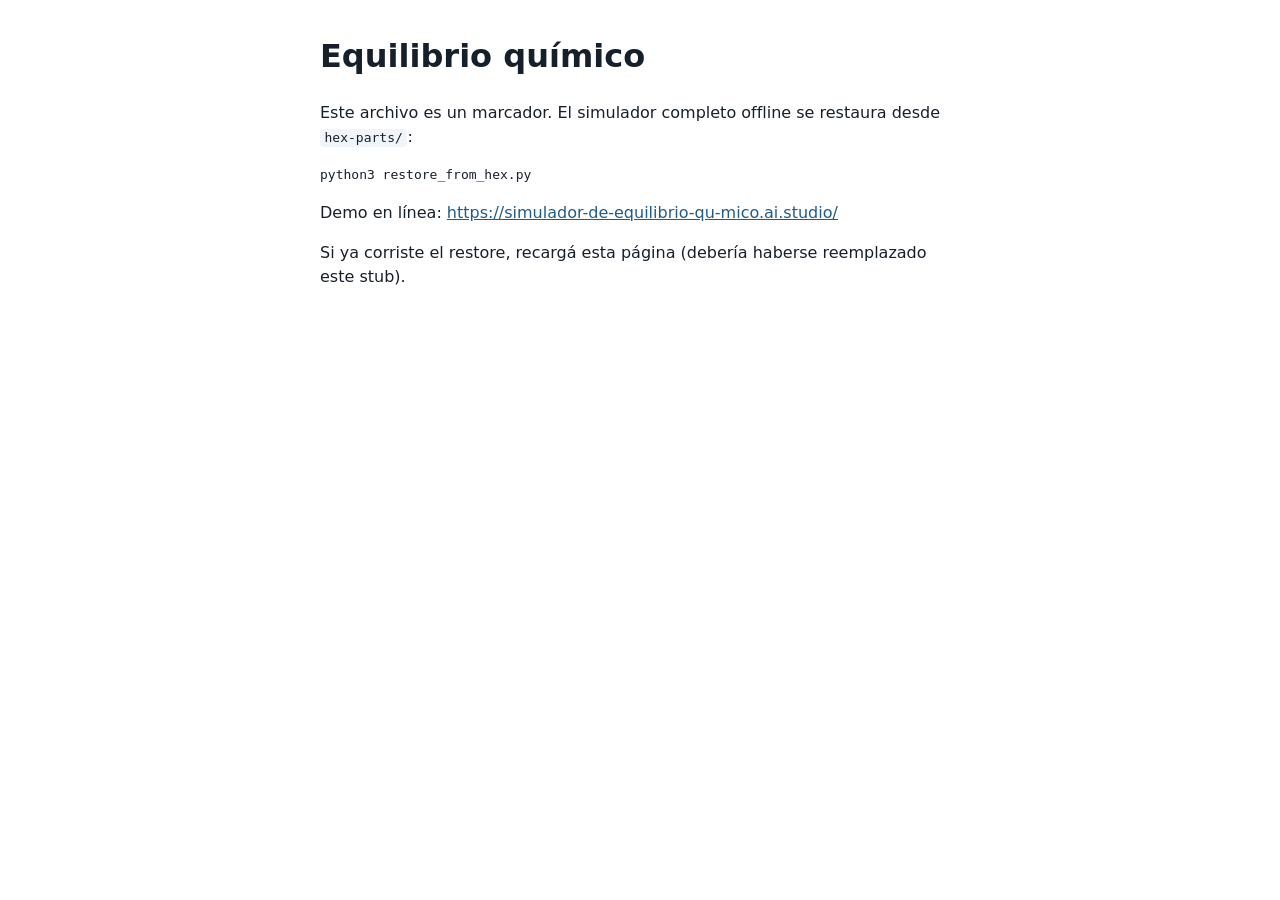
==== equilibrio/index.html @ 6ce6cce1 "Add placeholder HTML for velocidad/equilibrio/clasificador (restore from hex-parts)" ====
<!DOCTYPE html>
<html lang="es">
<head>
  <meta charset="UTF-8">
  <meta name="viewport" content="width=device-width, initial-scale=1.0">
  <title>Equilibrio químico — cargando…</title>
  <style>
    body { font-family: system-ui, sans-serif; max-width: 40rem; margin: 2rem auto; padding: 0 1rem; line-height: 1.5; color: #16202B; }
    code { background: #F1F5F9; padding: 0.1em 0.35em; border-radius: 4px; }
    a { color: #1F5C8B; }
  </style>
</head>
<body>
  <h1>Equilibrio químico</h1>
  <p>Este archivo es un marcador. El simulador completo offline se restaura desde <code>hex-parts/</code>:</p>
  <pre>python3 restore_from_hex.py</pre>
  <p>Demo en línea: <a href="https://simulador-de-equilibrio-qu-mico.ai.studio/">https://simulador-de-equilibrio-qu-mico.ai.studio/</a></p>
  <p>Si ya corriste el restore, recargá esta página (debería haberse reemplazado este stub).</p>
</body>
</html>
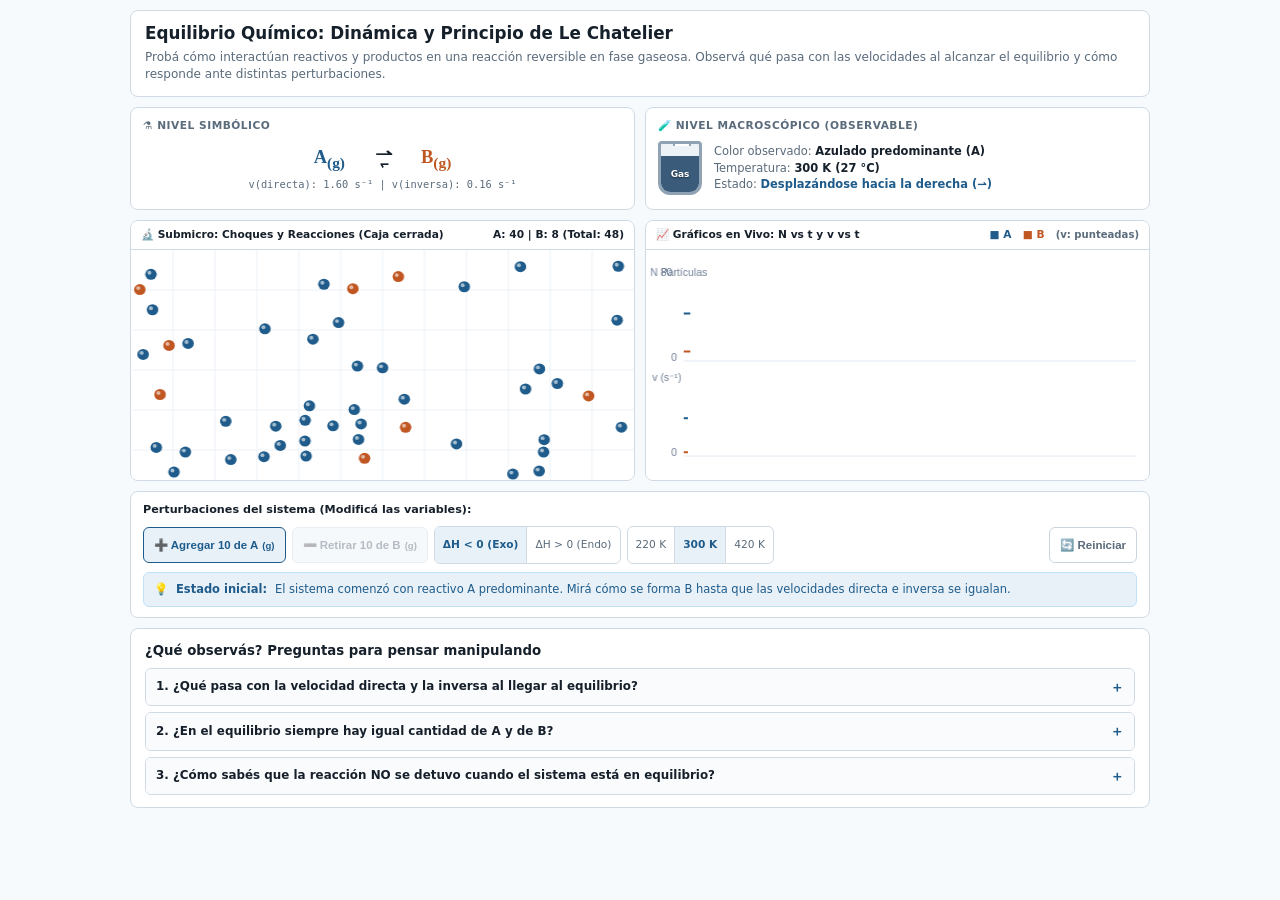
==== commit ca91adf5: "Restore production HTML/JS from hex-parts (AI Studio export)" ====
--- a/equilibrio/index.html
+++ b/equilibrio/index.html
@@ -3,18 +3,639 @@
 <head>
   <meta charset="UTF-8">
   <meta name="viewport" content="width=device-width, initial-scale=1.0">
-  <title>Equilibrio químico — cargando…</title>
+  <title>Simulador de Equilibrio Químico Dinámico</title>
+  <meta name="description" content="Simulador educativo de equilibrio químico dinámico para secundaria superior con los tres niveles de Johnstone y principio de Le Chatelier.">
+  <meta property="og:title" content="Simulador de Equilibrio Químico Dinámico">
+  <meta property="og:description" content="Simulador educativo de equilibrio químico dinámico para secundaria superior con los tres niveles de Johnstone y principio de Le Chatelier.">
   <style>
-    body { font-family: system-ui, sans-serif; max-width: 40rem; margin: 2rem auto; padding: 0 1rem; line-height: 1.5; color: #16202B; }
-    code { background: #F1F5F9; padding: 0.1em 0.35em; border-radius: 4px; }
-    a { color: #1F5C8B; }
+    :root {
+      --bg: #F7FAFC;
+      --panel: #FFFFFF;
+      --border: #CFDAE4;
+      --text: #16202B;
+      --text-sec: #5A6B7B;
+      --color-a: #1F5C8B;
+      --color-b: #C05621;
+      --success-text: #1B7A4B;
+      --warning-text: #8A5A00;
+      --warning-bg: #FDF3E0;
+      --interactive: #1F5C8B;
+      --interactive-bg: #E8F1F8;
+      --radius: 8px;
+    }
+    * { box-sizing: border-box; margin: 0; padding: 0; }
+    html, body {
+      overflow-x: hidden; width: 100%; background-color: var(--bg); color: var(--text);
+      font-family: system-ui, -apple-system, BlinkMacSystemFont, 'Segoe UI', Roboto, sans-serif;
+      line-height: 1.45; font-size: 14px;
+    }
+    body { padding: 10px; }
+    @media (max-width: 480px) { body { padding: 6px; } }
+    .container { width: 100%; max-width: 1020px; margin: 0 auto; display: flex; flex-direction: column; gap: 10px; }
+    header { background: var(--panel); border: 1px solid var(--border); border-radius: var(--radius); padding: 12px 14px; }
+    h1 { font-size: 1.2rem; color: var(--text); margin-bottom: 4px; font-weight: 700; line-height: 1.3; }
+    .consigna { color: var(--text-sec); font-size: 0.86rem; }
+    .johnstone-bar { display: grid; grid-template-columns: 1fr 1fr; gap: 10px; }
+    @media (max-width: 620px) { .johnstone-bar { grid-template-columns: 1fr; } }
+    .card { background: var(--panel); border: 1px solid var(--border); border-radius: var(--radius); padding: 10px 12px; }
+    .card-title {
+      font-size: 0.76rem; text-transform: uppercase; letter-spacing: 0.5px;
+      color: var(--text-sec); font-weight: 700; margin-bottom: 4px; display: flex; align-items: center; gap: 6px;
+    }
+    .symbolic-display { display: flex; flex-direction: column; align-items: center; justify-content: center; min-height: 62px; }
+    .chemical-equation {
+      font-size: 1.32rem; font-weight: 700; display: flex; align-items: center; gap: 8px;
+      font-family: 'Cambria Math', 'Times New Roman', serif;
+    }
+    .species-a { color: var(--color-a); }
+    .species-b { color: var(--color-b); }
+    .arrows-wrapper { display: flex; flex-direction: column; align-items: center; line-height: 0.65; min-width: 60px; }
+    .arrow-line { font-size: 1.15rem; transition: transform 0.25s ease; display: inline-block; color: var(--text); }
+    .rates-badge { font-size: 0.74rem; color: var(--text-sec); margin-top: 3px; font-family: ui-monospace, monospace; text-align: center; }
+    .macro-display { display: flex; align-items: center; gap: 12px; min-height: 62px; }
+    .macro-flask {
+      width: 44px; height: 54px; border: 3px solid #8FA3B5; border-radius: 4px 4px 12px 12px;
+      position: relative; background: #EDF2F7; display: flex; align-items: flex-end; overflow: hidden; flex-shrink: 0;
+    }
+    .macro-flask::before {
+      content: ''; position: absolute; top: -5px; left: 12px; width: 14px; height: 5px;
+      border: 2px solid #8FA3B5; border-bottom: none; background: #FFF;
+    }
+    .flask-liquid {
+      width: 100%; height: 75%; transition: background-color 0.35s ease;
+      display: flex; align-items: center; justify-content: center; font-size: 0.64rem; color: #FFF; font-weight: 700;
+      text-shadow: 0 1px 2px rgba(0,0,0,0.5);
+    }
+    .macro-info { font-size: 0.82rem; color: var(--text-sec); }
+    .macro-info strong { color: var(--text); }
+    .sim-grid { display: grid; grid-template-columns: 1fr 1fr; gap: 10px; }
+    @media (max-width: 760px) { .sim-grid { grid-template-columns: 1fr; } }
+    .canvas-container {
+      background: #FAFBFD; border: 1px solid var(--border); border-radius: var(--radius);
+      overflow: hidden; display: flex; flex-direction: column;
+    }
+    .canvas-header {
+      padding: 6px 10px; background: #FFFFFF; border-bottom: 1px solid var(--border);
+      font-size: 0.76rem; font-weight: 600; display: flex; justify-content: space-between; align-items: center;
+    }
+    canvas { display: block; width: 100%; height: auto; aspect-ratio: 480 / 230; max-height: 230px; background: #FFFFFF; }
+    .controls-panel {
+      background: var(--panel); border: 1px solid var(--border); border-radius: var(--radius);
+      padding: 10px 12px; display: flex; flex-direction: column; gap: 8px;
+    }
+    .control-group-title { font-size: 0.8rem; font-weight: 700; color: var(--text); }
+    .controls-row { display: flex; flex-wrap: wrap; gap: 6px; align-items: center; }
+    button {
+      background: var(--interactive-bg); color: var(--interactive); border: 1px solid var(--interactive);
+      border-radius: 6px; padding: 6px 10px; font-size: 0.82rem; font-weight: 600; cursor: pointer;
+      display: inline-flex; align-items: center; gap: 4px; min-height: 36px; transition: all 0.15s ease;
+      touch-action: manipulation;
+    }
+    button:hover:not(:disabled) { background: var(--interactive); color: #FFFFFF; }
+    button:focus-visible { outline: 2px solid var(--interactive); outline-offset: 2px; }
+    button:disabled { opacity: 0.45; cursor: not-allowed; border-color: var(--border); background: #EDF2F7; color: var(--text-sec); }
+    button.btn-reset { background: #FFFFFF; border-color: #CBD5E0; color: var(--text-sec); margin-left: auto; }
+    @media (max-width: 540px) { button.btn-reset { margin-left: 0; width: 100%; justify-content: center; } }
+    button.btn-reset:hover { background: #FFF5F5; border-color: #FEB2B2; color: #C53030; }
+    .radio-pill-group { display: inline-flex; border: 1px solid var(--border); border-radius: 6px; overflow: hidden; background: #FFF; }
+    .radio-pill-group label {
+      padding: 5px 8px; font-size: 0.76rem; cursor: pointer; color: var(--text-sec); user-select: none;
+      display: flex; align-items: center; gap: 4px; border-right: 1px solid var(--border); transition: background 0.15s; min-height: 36px;
+    }
+    .radio-pill-group label:last-child { border-right: none; }
+    .radio-pill-group input[type="radio"] { position: absolute; opacity: 0; width: 0; height: 0; }
+    .radio-pill-group label:has(input:checked) { background: var(--interactive-bg); color: var(--interactive); font-weight: 700; }
+    .radio-pill-group label:has(input:focus-visible) { outline: 2px solid var(--interactive); }
+    .notice { padding: 8px 10px; border-radius: 6px; font-size: 0.82rem; display: flex; align-items: flex-start; gap: 8px; line-height: 1.45; }
+    .notice-info { background: var(--interactive-bg); color: var(--interactive); border: 1px solid #BEE3F8; }
+    .notice-warning { background: var(--warning-bg); color: var(--warning-text); border: 1px solid #FBD38D; }
+    .inquiry-panel { background: var(--panel); border: 1px solid var(--border); border-radius: var(--radius); padding: 12px 14px; }
+    .inquiry-title { font-size: 0.95rem; font-weight: 700; color: var(--text); margin-bottom: 8px; }
+    .faq-list { display: flex; flex-direction: column; gap: 6px; }
+    details { border: 1px solid var(--border); border-radius: 6px; background: #FFFFFF; overflow: hidden; }
+    details[open] { border-color: var(--interactive); }
+    summary {
+      padding: 8px 10px; font-weight: 600; color: var(--text); cursor: pointer; user-select: none;
+      background: #FAFBFD; list-style: none; display: flex; justify-content: space-between; align-items: center; font-size: 0.85rem;
+    }
+    summary::-webkit-details-marker { display: none; }
+    summary::after { content: "＋"; font-size: 1rem; color: var(--interactive); font-weight: bold; }
+    details[open] summary::after { content: "－"; }
+    summary:hover { background: var(--interactive-bg); }
+    summary:focus-visible { outline: 2px solid var(--interactive); outline-offset: -2px; }
+    .details-content { padding: 8px 12px; font-size: 0.83rem; color: var(--text); border-top: 1px solid var(--border); line-height: 1.5; }
+    .details-content strong { color: var(--interactive); }
   </style>
 </head>
 <body>
-  <h1>Equilibrio químico</h1>
-  <p>Este archivo es un marcador. El simulador completo offline se restaura desde <code>hex-parts/</code>:</p>
-  <pre>python3 restore_from_hex.py</pre>
-  <p>Demo en línea: <a href="https://simulador-de-equilibrio-qu-mico.ai.studio/">https://simulador-de-equilibrio-qu-mico.ai.studio/</a></p>
-  <p>Si ya corriste el restore, recargá esta página (debería haberse reemplazado este stub).</p>
+  <div class="container" id="app">
+    <header id="header-panel">
+      <h1>Equilibrio Químico: Dinámica y Principio de Le Chatelier</h1>
+      <p class="consigna">
+        Probá cómo interactúan reactivos y productos en una reacción reversible en fase gaseosa. Observá qué pasa con las velocidades al alcanzar el equilibrio y cómo responde ante distintas perturbaciones.
+      </p>
+    </header>
+
+    <div class="johnstone-bar">
+      <section class="card" aria-label="Nivel simbólico">
+        <div class="card-title">⚗️ Nivel Simbólico</div>
+        <div class="symbolic-display">
+          <div class="chemical-equation" aria-label="Reacción reversible A gas en equilibrio con B gas">
+            <span class="species-a">A<sub>(g)</sub></span>
+            <div class="arrows-wrapper" title="Grosor relativo de velocidades">
+              <span id="arrow-forward" class="arrow-line" aria-label="Velocidad directa">⇀</span>
+              <span id="arrow-reverse" class="arrow-line" aria-label="Velocidad inversa">↽</span>
+            </div>
+            <span class="species-b">B<sub>(g)</sub></span>
+          </div>
+          <div class="rates-badge" id="symbolic-rates-text">v(directa): 0.00 s⁻¹ | v(inversa): 0.00 s⁻¹</div>
+        </div>
+      </section>
+
+      <section class="card" aria-label="Nivel macroscópico">
+        <div class="card-title">🧪 Nivel Macroscópico (Observable)</div>
+        <div class="macro-display">
+          <div class="macro-flask" aria-hidden="true" title="Color observable de la mezcla">
+            <div class="flask-liquid" id="flask-appearance">Gas</div>
+          </div>
+          <div class="macro-info">
+            <div>Color observado: <strong id="macro-color-label">Azulado predominante</strong></div>
+            <div>Temperatura: <strong id="macro-temp-label">300 K (27 °C)</strong></div>
+            <div>Estado: <strong id="macro-state-label">Alcanzando el equilibrio...</strong></div>
+          </div>
+        </div>
+      </section>
+    </div>
+
+    <div class="sim-grid">
+      <section class="canvas-container" aria-label="Nivel submicroscópico">
+        <div class="canvas-header">
+          <span>🔬 Submicro: Choques y Reacciones (Caja cerrada)</span>
+          <span id="counts-badge">A: 0 | B: 0 (Total: 0)</span>
+        </div>
+        <canvas id="submicroCanvas" width="480" height="230" aria-label="Partículas colisionando y transformándose"></canvas>
+      </section>
+
+      <section class="canvas-container" aria-label="Gráficos en tiempo real">
+        <div class="canvas-header">
+          <span>📈 Gráficos en Vivo: N vs t y v vs t</span>
+          <span>
+            <span style="color:var(--color-a)">■ A</span> &nbsp;
+            <span style="color:var(--color-b)">■ B</span> &nbsp;
+            <span style="color:var(--text-sec); font-size:0.72rem;">(v: punteadas)</span>
+          </span>
+        </div>
+        <canvas id="graphsCanvas" width="480" height="230" aria-label="Curvas de concentración y velocidad"></canvas>
+      </section>
+    </div>
+
+    <section class="controls-panel" id="controls-section" aria-label="Controles del simulador">
+      <div class="control-group-title">Perturbaciones del sistema (Modificá las variables):</div>
+      <div class="controls-row">
+        <button id="btnAddA" aria-label="Agregar 10 partículas de A">➕ Agregar 10 de A<sub>(g)</sub></button>
+        <button id="btnRemoveB" aria-label="Retirar 10 partículas de B">➖ Retirar 10 de B<sub>(g)</sub></button>
+
+        <div class="radio-pill-group" role="radiogroup" aria-label="Termoquímica">
+          <label title="Reacción directa exotérmica (libera calor)">
+            <input type="radio" name="reactionType" value="exo" checked> ΔH &lt; 0 (Exo)
+          </label>
+          <label title="Reacción directa endotérmica (absorbe calor)">
+            <input type="radio" name="reactionType" value="endo"> ΔH &gt; 0 (Endo)
+          </label>
+        </div>
+
+        <div class="radio-pill-group" role="radiogroup" aria-label="Temperatura del sistema">
+          <label title="220 Kelvin (Frío)"><input type="radio" name="systemTemp" value="220"> 220 K</label>
+          <label title="300 Kelvin (Ambiente)"><input type="radio" name="systemTemp" value="300" checked> 300 K</label>
+          <label title="420 Kelvin (Calor)"><input type="radio" name="systemTemp" value="420"> 420 K</label>
+        </div>
+
+        <button id="btnReset" class="btn-reset" aria-label="Reiniciar simulador">🔄 Reiniciar</button>
+      </div>
+
+      <div id="perturbation-notice" class="notice notice-info" role="status" aria-live="polite">
+        💡 <strong>Estado inicial:</strong> El sistema comenzó con reactivo A predominante. Mirá cómo se forma B hasta que las velocidades directa e inversa se igualan.
+      </div>
+    </section>
+
+    <section class="inquiry-panel" id="inquiry-section" aria-label="Preguntas de reflexión pedagógica">
+      <h2 class="inquiry-title">¿Qué observás? Preguntas para pensar manipulando</h2>
+      <div class="faq-list">
+        <details id="faq-1">
+          <summary>1. ¿Qué pasa con la velocidad directa y la inversa al llegar al equilibrio?</summary>
+          <div class="details-content">
+            Alcanzado el equilibrio químico, <strong>ambas velocidades se vuelven exactamente iguales (v<sub>directa</sub> = v<sub>inversa</sub>)</strong>. Fijate en el gráfico inferior cómo las curvas punteadas convergen sobre la misma línea. Por cada segundo se transforma en promedio el mismo número de partículas de A en B que de B en A.
+          </div>
+        </details>
+        <details id="faq-2">
+          <summary>2. ¿En el equilibrio siempre hay igual cantidad de A y de B?</summary>
+          <div class="details-content">
+            <strong>No, casi nunca son iguales.</strong> En el equilibrio químico se igualan las <em>velocidades de reacción</em>, no las cantidades de sustancia. Como las probabilidades intrínsecas de transformación de A y B son distintas (dependen de su energía de activación), las cantidades quedan estables en el tiempo pero en valores diferentes.
+          </div>
+        </details>
+        <details id="faq-3">
+          <summary>3. ¿Cómo sabés que la reacción NO se detuvo cuando el sistema está en equilibrio?</summary>
+          <div class="details-content">
+            Porque el equilibrio químico es <strong>dinámico</strong>, no estático. En la caja las partículas <strong>siguen colisionando y cambiando de color todo el tiempo</strong> en ambos sentidos. Macroscópicamente el color ya no cambia porque las transformaciones ocurren a igual velocidad neta en ambas direcciones, pero a nivel submicroscópico las reacciones nunca se frenan.
+          </div>
+        </details>
+      </div>
+    </section>
+  </div>
+
+  <script>
+    (function () {
+      'use strict';
+      // 1. Constantes del modelo cinético y límites físicos (evitan estados imposibles)
+      const MAX_PARTICLES = 80;  // Capacidad máxima de gas en reactor para evitar condensación
+      const MIN_PARTICLES = 10;  // Mínimo de partículas para validez estadística
+      const RADIUS = 5.5;        // Radio en px de cada partícula de gas
+
+      const state = {
+        temp: 300,
+        deltaH: 'exo',
+        particles: [],
+        counts: { A: 0, B: 0 },
+        ratesHistory: [],
+        countsHistory: [],
+        lastRateTime: performance.now(),
+        instantRateDir: 0,
+        instantRateRev: 0,
+        inletTimer: 0,
+        outletTimer: 0
+      };
+
+      // Constantes cinéticas a distintas temperaturas: kDir != kRev para que en equilibrio [A] != [B]
+      function getKRates(temp, deltaH) {
+        let kDir = 0.040, kRev = 0.020;
+        if (deltaH === 'exo') {
+          if (temp > 300) { kDir = 0.048; kRev = 0.060; }
+          else if (temp < 300) { kDir = 0.036; kRev = 0.009; }
+        } else {
+          if (temp > 300) { kDir = 0.060; kRev = 0.030; }
+          else if (temp < 300) { kDir = 0.008; kRev = 0.032; }
+          else { kDir = 0.020; kRev = 0.040; }
+        }
+        return { kDir, kRev };
+      }
+
+      // 2. Elementos del DOM
+      const submicroCanvas = document.getElementById('submicroCanvas');
+      const submicroCtx = submicroCanvas.getContext('2d');
+      const graphsCanvas = document.getElementById('graphsCanvas');
+      const graphsCtx = graphsCanvas.getContext('2d');
+      const countsBadge = document.getElementById('counts-badge');
+      const arrowFwd = document.getElementById('arrow-forward');
+      const arrowRev = document.getElementById('arrow-reverse');
+      const ratesText = document.getElementById('symbolic-rates-text');
+      const flaskApp = document.getElementById('flask-appearance');
+      const macroColor = document.getElementById('macro-color-label');
+      const macroTemp = document.getElementById('macro-temp-label');
+      const macroState = document.getElementById('macro-state-label');
+      const noticeBox = document.getElementById('perturbation-notice');
+      const btnAddA = document.getElementById('btnAddA');
+      const btnRemoveB = document.getElementById('btnRemoveB');
+      const btnReset = document.getElementById('btnReset');
+
+      // 3. Inicialización del sistema con conservación estricta de átomos
+      function initSystem(numA = 40, numB = 8) {
+        state.particles = [];
+        state.countsHistory = [];
+        state.ratesHistory = [];
+        state.lastRateTime = performance.now();
+        const w = submicroCanvas.width, h = submicroCanvas.height;
+        const spd = Math.sqrt(state.temp / 300) * 1.5;
+
+        for (let i = 0; i < numA; i++) {
+          const a = Math.random() * Math.PI * 2, s = (0.7 + Math.random() * 0.8) * spd;
+          state.particles.push({
+            x: RADIUS + Math.random() * (w - 2 * RADIUS),
+            y: RADIUS + Math.random() * (h - 2 * RADIUS),
+            vx: Math.cos(a) * s, vy: Math.sin(a) * s, type: 'A', flash: 0
+          });
+        }
+        for (let i = 0; i < numB; i++) {
+          const a = Math.random() * Math.PI * 2, s = (0.7 + Math.random() * 0.8) * spd;
+          state.particles.push({
+            x: RADIUS + Math.random() * (w - 2 * RADIUS),
+            y: RADIUS + Math.random() * (h - 2 * RADIUS),
+            vx: Math.cos(a) * s, vy: Math.sin(a) * s, type: 'B', flash: 0
+          });
+        }
+        const { kDir, kRev } = getKRates(state.temp, state.deltaH);
+        state.instantRateDir = kDir * numA;
+        state.instantRateRev = kRev * numB;
+        updateCountsAndControls();
+      }
+
+      function updateCountsAndControls() {
+        let nA = 0, nB = 0;
+        for (let i = 0; i < state.particles.length; i++) {
+          if (state.particles[i].type === 'A') nA++; else nB++;
+        }
+        state.counts.A = nA; state.counts.B = nB;
+        const total = nA + nB;
+        if (countsBadge) countsBadge.textContent = `A: ${nA} | B: ${nB} (Total: ${total})`;
+
+        // Bloqueo de situaciones imposibles:
+        btnAddA.disabled = (total + 10 > MAX_PARTICLES);
+        btnRemoveB.disabled = (nB < 10 || (total - 10 < MIN_PARTICLES));
+      }
+
+      function setNotice(html, type = 'info') {
+        noticeBox.className = `notice notice-${type}`;
+        noticeBox.innerHTML = html;
+      }
+
+      // 4. Perturbaciones acotadas (Le Chatelier)
+      function addParticlesA() {
+        const currentTotal = state.particles.length;
+        if (currentTotal + 10 > MAX_PARTICLES) {
+          setNotice('⚠️ <strong>Límite alcanzado:</strong> El reactor alcanzó la densidad máxima sin condensación.', 'warning');
+          return;
+        }
+        const h = submicroCanvas.height, spd = Math.sqrt(state.temp / 300) * 1.5;
+        for (let i = 0; i < 10; i++) {
+          const a = (Math.random() - 0.5) * 1.1, s = (1.2 + Math.random() * 0.7) * spd;
+          state.particles.push({
+            x: RADIUS + 3 + Math.random() * 6,
+            y: h * 0.3 + Math.random() * (h * 0.4),
+            vx: Math.cos(a) * s, vy: Math.sin(a) * s, type: 'A', flash: 20
+          });
+        }
+        state.inletTimer = 25;
+        updateCountsAndControls();
+        setNotice(
+          '➕ <strong>Agregaste 10 de A<sub>(g)</sub>:</strong> Aumentó la concentración de reactivo y la velocidad directa dio un salto (v<sub>directa</sub> &gt; v<sub>inversa</sub>). Según Le Chatelier, el sistema consume A para formar más B (desplazamiento neto hacia la derecha ⇀).',
+          'info'
+        );
+      }
+
+      function removeParticlesB() {
+        const bIndices = [];
+        state.particles.forEach((p, idx) => { if (p.type === 'B') bIndices.push(idx); });
+        if (bIndices.length < 10 || (state.particles.length - 10 < MIN_PARTICLES)) {
+          setNotice('⚠️ <strong>No se puede retirar:</strong> No hay suficientes unidades de B para extraer.', 'warning');
+          return;
+        }
+        bIndices.sort((i1, i2) => state.particles[i2].x - state.particles[i1].x);
+        const setRemove = new Set(bIndices.slice(0, 10));
+        state.particles = state.particles.filter((_, idx) => !setRemove.has(idx));
+        state.outletTimer = 25;
+        updateCountsAndControls();
+        setNotice(
+          '➖ <strong>Retiraste 10 de B<sub>(g)</sub>:</strong> Al quitar producto, la velocidad inversa cayó abruptamente. El sistema reacciona favoreciendo la reacción directa (⇀) para reponer B hasta igualar nuevamente ambas velocidades.',
+          'info'
+        );
+      }
+
+      // 5. Dinámica física de partículas (choques elásticos y transformaciones)
+      let lastTime = performance.now();
+      function updateSimulation(dt) {
+        const w = submicroCanvas.width, h = submicroCanvas.height;
+        const { kDir, kRev } = getKRates(state.temp, state.deltaH);
+        const pDir = kDir * dt, pRev = kRev * dt;
+
+        for (let i = 0; i < state.particles.length; i++) {
+          const p = state.particles[i];
+          p.x += p.vx; p.y += p.vy;
+          if (p.flash > 0) p.flash--;
+          if (p.x <= RADIUS) { p.x = RADIUS; p.vx = Math.abs(p.vx); }
+          else if (p.x >= w - RADIUS) { p.x = w - RADIUS; p.vx = -Math.abs(p.vx); }
+          if (p.y <= RADIUS) { p.y = RADIUS; p.vy = Math.abs(p.vy); }
+          else if (p.y >= h - RADIUS) { p.y = h - RADIUS; p.vy = -Math.abs(p.vy); }
+
+          if (p.type === 'A' && Math.random() < pDir) { p.type = 'B'; p.flash = 16; }
+          else if (p.type === 'B' && Math.random() < pRev) { p.type = 'A'; p.flash = 16; }
+        }
+
+        const n = state.particles.length, minD = RADIUS * 2;
+        for (let i = 0; i < n; i++) {
+          for (let j = i + 1; j < n; j++) {
+            const p1 = state.particles[i], p2 = state.particles[j];
+            const dx = p2.x - p1.x, dy = p2.y - p1.y, dist = Math.hypot(dx, dy);
+            if (dist < minD && dist > 0.001) {
+              const over = (minD - dist) / 2, nx = dx / dist, ny = dy / dist;
+              p1.x -= nx * over; p1.y -= ny * over;
+              p2.x += nx * over; p2.y += ny * over;
+              const k = (p1.vx - p2.vx) * nx + (p1.vy - p2.vy) * ny;
+              p1.vx -= k * nx; p1.vy -= k * ny;
+              p2.vx += k * nx; p2.vy += k * ny;
+            }
+          }
+        }
+      }
+
+      // 6. Muestreo de datos y cálculo exacto de velocidades cinéticas
+      function sampleData(now) {
+        const elapsed = (now - state.lastRateTime) / 1000;
+        if (elapsed >= 0.4) {
+          state.lastRateTime = now;
+          updateCountsAndControls();
+          const { kDir, kRev } = getKRates(state.temp, state.deltaH);
+          const targetVDir = kDir * state.counts.A;
+          const targetVRev = kRev * state.counts.B;
+          state.instantRateDir = state.instantRateDir * 0.3 + targetVDir * 0.7;
+          state.instantRateRev = state.instantRateRev * 0.3 + targetVRev * 0.7;
+          state.countsHistory.push({ A: state.counts.A, B: state.counts.B });
+          state.ratesHistory.push({ vDir: state.instantRateDir, vRev: state.instantRateRev });
+          if (state.countsHistory.length > 70) {
+            state.countsHistory.shift();
+            state.ratesHistory.shift();
+          }
+          syncJohnstone();
+        }
+      }
+
+      // 7. Sincronización de Johnstone
+      function syncJohnstone() {
+        const vDir = state.instantRateDir, vRev = state.instantRateRev;
+        const nA = state.counts.A, nB = state.counts.B, tot = Math.max(1, nA + nB);
+
+        const maxR = Math.max(0.2, vDir, vRev);
+        const scaleDir = Math.min(1.8, Math.max(0.6, (vDir / maxR) * 1.3));
+        const scaleRev = Math.min(1.8, Math.max(0.6, (vRev / maxR) * 1.3));
+        arrowFwd.style.transform = `scaleX(${scaleDir.toFixed(2)})`;
+        arrowRev.style.transform = `scaleX(${scaleRev.toFixed(2)})`;
+        ratesText.textContent = `v(directa): ${vDir.toFixed(2)} s⁻¹ | v(inversa): ${vRev.toFixed(2)} s⁻¹`;
+
+        const fracB = nB / tot;
+        const r = Math.round(31 * (1 - fracB) + 192 * fracB);
+        const g = Math.round(92 * (1 - fracB) + 86 * fracB);
+        const b = Math.round(139 * (1 - fracB) + 33 * fracB);
+        flaskApp.style.backgroundColor = `rgb(${r}, ${g}, ${b})`;
+
+        if (fracB < 0.35) macroColor.textContent = 'Azulado predominante (A)';
+        else if (fracB > 0.65) macroColor.textContent = 'Ámbar predominante (B)';
+        else macroColor.textContent = 'Tono mixto intermedio';
+
+        const diff = Math.abs(vDir - vRev);
+        if (diff < 0.12 && state.countsHistory.length > 5) {
+          macroState.textContent = 'En equilibrio dinámico (v_dir = v_inv)';
+          macroState.style.color = 'var(--success-text)';
+        } else if (vDir > vRev) {
+          macroState.textContent = 'Desplazándose hacia la derecha (⇀)';
+          macroState.style.color = 'var(--interactive)';
+        } else {
+          macroState.textContent = 'Desplazándose hacia la izquierda (↽)';
+          macroState.style.color = 'var(--color-b)';
+        }
+        macroTemp.textContent = `${state.temp} K (${state.temp - 273} °C)`;
+      }
+
+      // 8. Render Submicroscópico
+      function renderSubmicro() {
+        const ctx = submicroCtx, w = submicroCanvas.width, h = submicroCanvas.height;
+        ctx.clearRect(0, 0, w, h);
+        ctx.strokeStyle = '#EDF2F7'; ctx.lineWidth = 1;
+        for (let x = 40; x < w; x += 40) { ctx.beginPath(); ctx.moveTo(x, 0); ctx.lineTo(x, h); ctx.stroke(); }
+        for (let y = 40; y < h; y += 40) { ctx.beginPath(); ctx.moveTo(0, y); ctx.lineTo(w, y); ctx.stroke(); }
+
+        if (state.inletTimer > 0) {
+          state.inletTimer--;
+          ctx.fillStyle = 'rgba(31, 92, 139, 0.28)';
+          ctx.fillRect(0, h * 0.3, 10, h * 0.4);
+        }
+        if (state.outletTimer > 0) {
+          state.outletTimer--;
+          ctx.fillStyle = 'rgba(192, 86, 33, 0.28)';
+          ctx.fillRect(w - 10, h * 0.3, 10, h * 0.4);
+        }
+
+        for (let i = 0; i < state.particles.length; i++) {
+          const p = state.particles[i];
+          if (p.flash > 0) {
+            ctx.beginPath(); ctx.arc(p.x, p.y, RADIUS + 4, 0, Math.PI * 2);
+            ctx.fillStyle = 'rgba(217, 119, 6, 0.45)'; ctx.fill();
+          }
+          ctx.beginPath(); ctx.arc(p.x, p.y, RADIUS, 0, Math.PI * 2);
+          ctx.fillStyle = (p.type === 'A') ? '#1F5C8B' : '#C05621'; ctx.fill();
+          ctx.beginPath(); ctx.arc(p.x - 1.5, p.y - 1.5, RADIUS * 0.35, 0, Math.PI * 2);
+          ctx.fillStyle = 'rgba(255, 255, 255, 0.6)'; ctx.fill();
+        }
+      }
+
+      // 9. Render Gráficos en Vivo
+      function renderGraphs() {
+        const ctx = graphsCtx, w = graphsCanvas.width, h = graphsCanvas.height;
+        ctx.clearRect(0, 0, w, h);
+        const padL = 36, padR = 12, padT = 16, padB = 24;
+        const plotW = w - padL - padR, halfH = (h - padT - padB) / 2;
+
+        ctx.strokeStyle = '#E2E8F0'; ctx.lineWidth = 1; ctx.fillStyle = '#718096'; ctx.font = '10px sans-serif';
+        ctx.fillText('N Partículas', 4, padT + 10);
+        ctx.fillText(`${MAX_PARTICLES}`, padL - 22, padT + 10);
+        ctx.fillText('0', padL - 12, padT + halfH);
+        ctx.beginPath(); ctx.moveTo(padL, padT + halfH); ctx.lineTo(w - padR, padT + halfH); ctx.stroke();
+
+        const yRTop = padT + halfH + 10, rH = halfH - 10;
+        ctx.fillText('v (s⁻¹)', 6, yRTop + 10);
+        ctx.fillText('0', padL - 12, yRTop + rH);
+        ctx.beginPath(); ctx.moveTo(padL, yRTop + rH); ctx.lineTo(w - padR, yRTop + rH); ctx.stroke();
+
+        const hist = state.countsHistory, rHist = state.ratesHistory;
+        if (hist.length < 2) return;
+        const stepX = plotW / 69;
+
+        // Curva A
+        ctx.strokeStyle = '#1F5C8B'; ctx.lineWidth = 2; ctx.setLineDash([]);
+        ctx.beginPath();
+        for (let i = 0; i < hist.length; i++) {
+          const x = padL + i * stepX, y = padT + halfH - (hist[i].A / MAX_PARTICLES) * halfH;
+          if (i === 0) ctx.moveTo(x, y); else ctx.lineTo(x, y);
+        }
+        ctx.stroke();
+
+        // Curva B
+        ctx.strokeStyle = '#C05621'; ctx.beginPath();
+        for (let i = 0; i < hist.length; i++) {
+          const x = padL + i * stepX, y = padT + halfH - (hist[i].B / MAX_PARTICLES) * halfH;
+          if (i === 0) ctx.moveTo(x, y); else ctx.lineTo(x, y);
+        }
+        ctx.stroke();
+
+        // Curvas de Velocidad convergentes
+        const maxV = 3.6;
+        ctx.setLineDash([4, 3]);
+        ctx.strokeStyle = '#1F5C8B'; ctx.beginPath();
+        for (let i = 0; i < rHist.length; i++) {
+          const x = padL + i * stepX, y = yRTop + rH - (Math.min(maxV, rHist[i].vDir) / maxV) * rH;
+          if (i === 0) ctx.moveTo(x, y); else ctx.lineTo(x, y);
+        }
+        ctx.stroke();
+
+        ctx.strokeStyle = '#C05621'; ctx.beginPath();
+        for (let i = 0; i < rHist.length; i++) {
+          const x = padL + i * stepX, y = yRTop + rH - (Math.min(maxV, rHist[i].vRev) / maxV) * rH;
+          if (i === 0) ctx.moveTo(x, y); else ctx.lineTo(x, y);
+        }
+        ctx.stroke();
+        ctx.setLineDash([]);
+      }
+
+      // 10. Bucle de animación
+      function animate(now) {
+        const dt = Math.min(0.08, (now - lastTime) / 1000);
+        lastTime = now;
+        updateSimulation(dt);
+        sampleData(now);
+        renderSubmicro();
+        renderGraphs();
+        requestAnimationFrame(animate);
+      }
+
+      // 11. Eventos de interacción
+      btnAddA.addEventListener('click', addParticlesA);
+      btnRemoveB.addEventListener('click', removeParticlesB);
+      btnReset.addEventListener('click', function () {
+        initSystem(40, 8);
+        setNotice('🔄 <strong>Simulador restablecido:</strong> Comenzamos con 40 partículas de A<sub>(g)</sub> y 8 de B<sub>(g)</sub> a 300 K.', 'info');
+      });
+
+      document.querySelectorAll('input[name="systemTemp"]').forEach(radio => {
+        radio.addEventListener('change', function (e) {
+          state.temp = parseInt(e.target.value, 10);
+          const spdFactor = Math.sqrt(state.temp / 300);
+          state.particles.forEach(p => {
+            const curSpd = Math.hypot(p.vx, p.vy) || 1;
+            const targetSpd = (0.7 + Math.random() * 0.8) * spdFactor * 1.5;
+            p.vx = (p.vx / curSpd) * targetSpd;
+            p.vy = (p.vy / curSpd) * targetSpd;
+          });
+
+          let msg = '';
+          if (state.deltaH === 'exo') {
+            if (state.temp > 300) {
+              msg = `🔥 <strong>Subiste la temperatura (${state.temp} K) en reacción EXOTÉRMICA:</strong> Al liberar calor hacia la derecha (A ⇌ B + calor), calentar desplaza el equilibrio hacia los reactivos (↽) para absorber calor, aumentando A.`;
+            } else if (state.temp < 300) {
+              msg = `❄️ <strong>Bajaste la temperatura (${state.temp} K) en reacción EXOTÉRMICA:</strong> Al enfriar, el sistema libera calor desplazándose hacia los productos (⇀), aumentando B.`;
+            } else {
+              msg = `🌡️ <strong>Temperatura ambiente restablecida (300 K).</strong>`;
+            }
+          } else {
+            if (state.temp > 300) {
+              msg = `🔥 <strong>Subiste la temperatura (${state.temp} K) en reacción ENDOTÉRMICA:</strong> Como la reacción absorbe calor (A + calor ⇌ B), calentar desplaza el equilibrio hacia los productos (⇀), aumentando B.`;
+            } else if (state.temp < 300) {
+              msg = `❄️ <strong>Bajaste la temperatura (${state.temp} K) en reacción ENDOTÉRMICA:</strong> Al enfriar, el equilibrio se desplaza hacia los reactivos (↽), regenerando A.`;
+            } else {
+              msg = `🌡️ <strong>Temperatura ambiente restablecida (300 K).</strong>`;
+            }
+          }
+          setNotice(msg, 'info');
+        });
+      });
+
+      document.querySelectorAll('input[name="reactionType"]').forEach(radio => {
+        radio.addEventListener('change', function (e) {
+          state.deltaH = e.target.value;
+          const desc = (state.deltaH === 'exo') ? 'Exotérmica (ΔH < 0, libera calor)' : 'Endotérmica (ΔH > 0, absorbe calor)';
+          setNotice(`⚗️ <strong>Cambiado a reacción ${desc}:</strong> Mové la temperatura para ver cómo responde el sistema según Le Chatelier.`, 'info');
+        });
+      });
+
+      initSystem(40, 8);
+      requestAnimationFrame(animate);
+    })();
+  </script>
 </body>
 </html>
